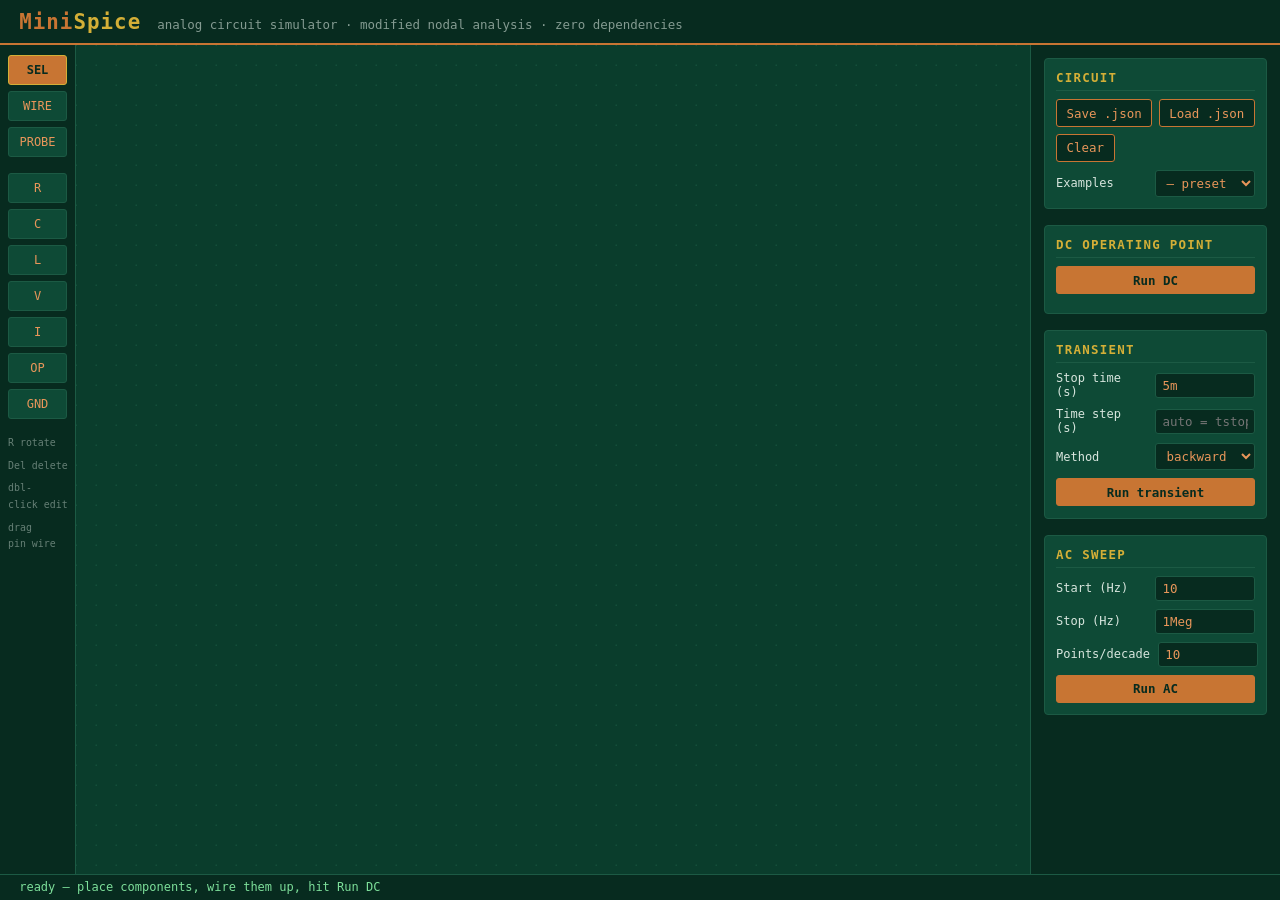
==== index.html @ 012c22e9 "M2: editor MVP — canvas schematic, netlist extraction, Run DC - editor/components.js: symbol catalog" ====
<!DOCTYPE html>
<html lang="en">
<head>
  <meta charset="utf-8" />
  <meta name="viewport" content="width=device-width, initial-scale=1" />
  <title>MiniSpice — browser circuit simulator</title>
  <link rel="stylesheet" href="css/style.css" />
</head>
<body>
  <header>
    <h1>Mini<span class="gold">Spice</span></h1>
    <p class="tagline">analog circuit simulator · modified nodal analysis · zero dependencies</p>
  </header>

  <main>
    <!-- component / tool palette -->
    <nav id="toolbar">
      <div class="tool-group" id="tools">
        <button data-tool="select" class="active" title="Select / move (Esc)">SEL</button>
        <button data-tool="wire" title="Draw wires (drag)">WIRE</button>
        <button data-tool="probe" title="Add voltage probe (click a node)">PROBE</button>
      </div>
      <div class="tool-group" id="parts">
        <button data-tool="place:R" title="Resistor">R</button>
        <button data-tool="place:C" title="Capacitor">C</button>
        <button data-tool="place:L" title="Inductor">L</button>
        <button data-tool="place:V" title="Voltage source">V</button>
        <button data-tool="place:I" title="Current source">I</button>
        <button data-tool="place:OPAMP" title="Ideal op-amp">OP</button>
        <button data-tool="place:GND" title="Ground">GND</button>
      </div>
      <div class="tool-group hint">
        <p>R&nbsp;rotate</p>
        <p>Del&nbsp;delete</p>
        <p>dbl-click&nbsp;edit</p>
        <p>drag pin&nbsp;wire</p>
      </div>
    </nav>

    <!-- schematic canvas -->
    <section id="canvas-wrap">
      <canvas id="schematic"></canvas>
    </section>

    <!-- analysis controls + results -->
    <aside id="sidebar">
      <section class="panel">
        <h2>Circuit</h2>
        <div class="button-row">
          <button id="btn-save">Save .json</button>
          <button id="btn-load">Load .json</button>
          <button id="btn-clear">Clear</button>
        </div>
        <label>Examples
          <select id="examples"><option value="">— preset circuits —</option></select>
        </label>
        <input type="file" id="file-input" accept=".json" hidden />
      </section>

      <section class="panel">
        <h2>DC operating point</h2>
        <button id="btn-dc" class="run">Run DC</button>
        <div id="dc-results" class="results"></div>
      </section>

      <section class="panel" id="panel-tran">
        <h2>Transient</h2>
        <label>Stop time (s) <input id="tran-tstop" value="5m" /></label>
        <label>Time step (s) <input id="tran-dt" value="" placeholder="auto = tstop/1000" /></label>
        <label>Method
          <select id="tran-method">
            <option value="be">backward Euler</option>
            <option value="trap">trapezoidal</option>
          </select>
        </label>
        <button id="btn-tran" class="run">Run transient</button>
      </section>

      <section class="panel" id="panel-ac">
        <h2>AC sweep</h2>
        <label>Start (Hz) <input id="ac-fstart" value="10" /></label>
        <label>Stop (Hz) <input id="ac-fstop" value="1Meg" /></label>
        <label>Points/decade <input id="ac-ppd" value="10" /></label>
        <button id="btn-ac" class="run">Run AC</button>
      </section>
    </aside>
  </main>

  <!-- waveform / bode plots appear here after a run -->
  <section id="plot-panel" hidden>
    <div class="plot-header">
      <h2 id="plot-title">Waveforms</h2>
      <button id="btn-close-plot">×</button>
    </div>
    <div id="plot-wrap">
      <canvas id="plot"></canvas>
    </div>
  </section>

  <footer id="status">ready — place components, wire them up, hit Run</footer>

  <script type="module" src="js/main.js"></script>
</body>
</html>
---- css/style.css ----
/* MiniSpice — PCB aesthetic.
 * Soldermask green board, copper traces, ENIG gold accents, silkscreen text.
 * Palette must stay in sync with STYLE in js/editor/schematic.js. */

:root {
  --board: #0a3d2c;        /* soldermask green (dark) */
  --board-deep: #072b1f;   /* darker: page chrome */
  --board-light: #0e4a36;  /* raised panels */
  --trace: #1c5a44;        /* faint copper-under-mask lines */
  --copper: #c87533;
  --copper-bright: #e8965a;
  --gold: #d4af37;         /* ENIG pads */
  --silk: #d8e6de;         /* silkscreen white-ish */
  --error: #ff6b6b;
  --ok: #7ddf9a;
  --mono: ui-monospace, "SF Mono", "Fira Mono", Menlo, Consolas, monospace;
}

* { margin: 0; padding: 0; box-sizing: border-box; }

html, body { height: 100%; }

body {
  display: flex;
  flex-direction: column;
  background: var(--board-deep);
  color: var(--silk);
  font-family: var(--mono);
  font-size: 14px;
}

/* ---------------- header ---------------- */

header {
  display: flex;
  align-items: baseline;
  gap: 1rem;
  padding: 0.6rem 1.2rem;
  border-bottom: 2px solid var(--copper);
}

header h1 { font-size: 1.3rem; letter-spacing: 0.05em; color: var(--copper); }
header .gold { color: var(--gold); }
header .tagline { color: var(--silk); opacity: 0.6; font-size: 0.78rem; }

/* ---------------- layout ---------------- */

main {
  flex: 1;
  display: flex;
  min-height: 0; /* let children shrink; canvas fills what's left */
}

/* ---------------- toolbar ---------------- */

#toolbar {
  width: 76px;
  background: var(--board-deep);
  border-right: 1px solid var(--trace);
  padding: 0.6rem 0.5rem;
  display: flex;
  flex-direction: column;
  gap: 1rem;
}

.tool-group { display: flex; flex-direction: column; gap: 0.35rem; }

#toolbar button {
  font-family: var(--mono);
  font-size: 0.75rem;
  padding: 0.45rem 0;
  background: var(--board-light);
  color: var(--copper-bright);
  border: 1px solid var(--trace);
  border-radius: 3px;
  cursor: pointer;
}

#toolbar button:hover { border-color: var(--copper); color: var(--gold); }
#toolbar button.active {
  background: var(--copper);
  color: var(--board-deep);
  border-color: var(--gold);
  font-weight: bold;
}

.hint p { font-size: 0.62rem; opacity: 0.45; line-height: 1.7; }

/* ---------------- canvas ---------------- */

#canvas-wrap {
  flex: 1;
  position: relative;
  background: var(--board);
  min-width: 0;
}

#schematic { display: block; cursor: crosshair; }

/* ---------------- sidebar ---------------- */

#sidebar {
  width: 250px;
  background: var(--board-deep);
  border-left: 1px solid var(--trace);
  padding: 0.8rem;
  overflow-y: auto;
  display: flex;
  flex-direction: column;
  gap: 1rem;
}

.panel {
  background: var(--board-light);
  border: 1px solid var(--trace);
  border-radius: 4px;
  padding: 0.7rem;
  display: flex;
  flex-direction: column;
  gap: 0.5rem;
}

.panel h2 {
  font-size: 0.78rem;
  text-transform: uppercase;
  letter-spacing: 0.1em;
  color: var(--gold);
  border-bottom: 1px solid var(--trace);
  padding-bottom: 0.3rem;
}

.panel label {
  display: flex;
  justify-content: space-between;
  align-items: center;
  gap: 0.5rem;
  font-size: 0.75rem;
  color: var(--silk);
}

.panel input, .panel select {
  width: 100px;
  font-family: var(--mono);
  font-size: 0.78rem;
  background: var(--board-deep);
  color: var(--copper-bright);
  border: 1px solid var(--trace);
  border-radius: 3px;
  padding: 0.25rem 0.4rem;
}

.panel input:focus, .panel select:focus { outline: none; border-color: var(--gold); }

.panel button, .prop-editor button {
  font-family: var(--mono);
  font-size: 0.78rem;
  padding: 0.35rem 0.6rem;
  background: var(--board-deep);
  color: var(--copper-bright);
  border: 1px solid var(--copper);
  border-radius: 3px;
  cursor: pointer;
}

.panel button:hover, .prop-editor button:hover { color: var(--gold); border-color: var(--gold); }

.panel button.run {
  background: var(--copper);
  color: var(--board-deep);
  font-weight: bold;
}
.panel button.run:hover { background: var(--copper-bright); color: var(--board-deep); }

.button-row { display: flex; gap: 0.4rem; flex-wrap: wrap; }

.results { font-size: 0.75rem; line-height: 1.7; }
.results table { border-collapse: collapse; width: 100%; }
.results td { padding: 0.1rem 0.3rem; border-bottom: 1px solid var(--trace); }
.results td:last-child { text-align: right; color: var(--gold); }

/* ---------------- plot panel ---------------- */

#plot-panel[hidden] { display: none; } /* display:flex below would defeat [hidden] */

#plot-panel {
  height: 300px;
  border-top: 2px solid var(--copper);
  background: var(--board);
  display: flex;
  flex-direction: column;
}

.plot-header {
  display: flex;
  justify-content: space-between;
  align-items: center;
  padding: 0.3rem 1rem;
}

.plot-header h2 { font-size: 0.8rem; color: var(--gold); text-transform: uppercase; letter-spacing: 0.1em; }
.plot-header button {
  background: none; border: none; color: var(--copper-bright);
  font-size: 1.1rem; cursor: pointer; font-family: var(--mono);
}

#plot-wrap { flex: 1; min-height: 0; position: relative; }
#plot { display: block; }

/* ---------------- status bar ---------------- */

#status {
  padding: 0.35rem 1.2rem;
  font-size: 0.75rem;
  background: var(--board-deep);
  border-top: 1px solid var(--trace);
  color: var(--ok);
  min-height: 1.8em;
}

#status.error { color: var(--error); }

/* ---------------- floating property editor ---------------- */

.prop-editor {
  position: absolute;
  z-index: 10;
  background: var(--board-deep);
  border: 1px solid var(--gold);
  border-radius: 4px;
  padding: 0.7rem;
  width: 230px;
  display: flex;
  flex-direction: column;
  gap: 0.5rem;
  box-shadow: 0 4px 18px rgba(0, 0, 0, 0.5);
}

.prop-editor .prop-title { color: var(--gold); font-size: 0.8rem; }

.prop-editor label {
  display: flex;
  justify-content: space-between;
  align-items: center;
  gap: 0.5rem;
  font-size: 0.72rem;
  margin-top: 0.35rem;
}

.prop-editor input, .prop-editor select {
  width: 105px;
  font-family: var(--mono);
  background: var(--board-light);
  color: var(--copper-bright);
  border: 1px solid var(--trace);
  border-radius: 3px;
  padding: 0.2rem 0.4rem;
}

.prop-buttons { display: flex; gap: 0.5rem; justify-content: flex-end; margin-top: 0.3rem; }
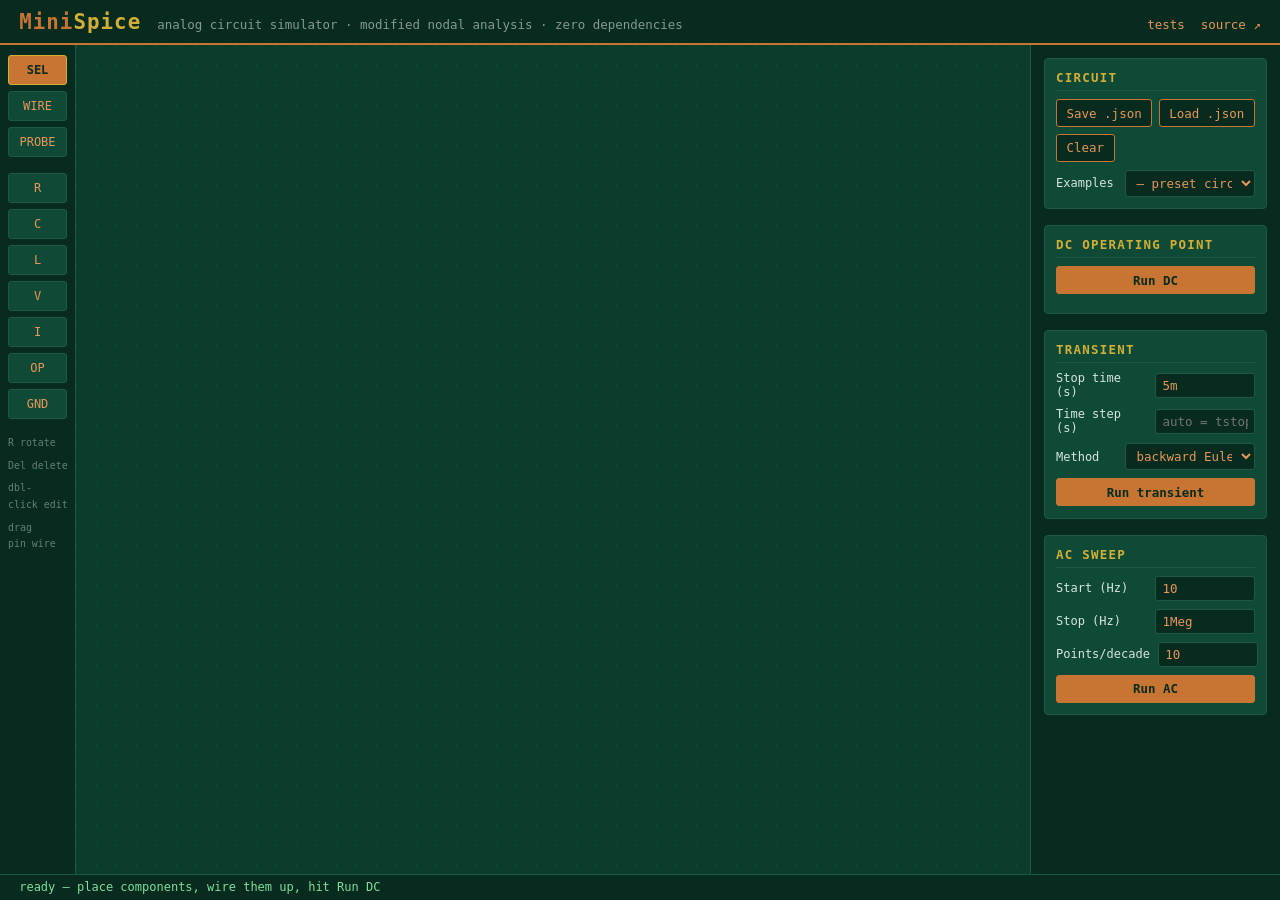
==== commit 7118b7d9: "M5: op-amp presets, polish, README, license - examples/: series-rlc, inverting-opamp, sallen-key-low" ====
--- a/index.html
+++ b/index.html
@@ -10,6 +10,10 @@
   <header>
     <h1>Mini<span class="gold">Spice</span></h1>
     <p class="tagline">analog circuit simulator · modified nodal analysis · zero dependencies</p>
+    <nav class="header-links">
+      <a href="tests/test_runner.html">tests</a>
+      <a href="https://github.com/DavidWang1231/minispice">source ↗</a>
+    </nav>
   </header>
 
   <main>
@@ -94,6 +98,7 @@
     </div>
     <div id="plot-wrap">
       <canvas id="plot"></canvas>
+      <canvas id="plot-bode" hidden></canvas>
     </div>
   </section>
 
--- a/css/style.css
+++ b/css/style.css
@@ -43,6 +43,10 @@
 header .gold { color: var(--gold); }
 header .tagline { color: var(--silk); opacity: 0.6; font-size: 0.78rem; }
 
+.header-links { margin-left: auto; display: flex; gap: 1rem; }
+.header-links a { color: var(--copper-bright); font-size: 0.78rem; text-decoration: none; }
+.header-links a:hover { color: var(--gold); text-decoration: underline; }
+
 /* ---------------- layout ---------------- */
 
 main {
@@ -138,6 +142,8 @@
   color: var(--silk);
 }
 
+.panel select { min-width: 130px; }
+
 .panel input, .panel select {
   width: 100px;
   font-family: var(--mono);
@@ -204,7 +210,8 @@
 }
 
 #plot-wrap { flex: 1; min-height: 0; position: relative; }
-#plot { display: block; }
+#plot-wrap canvas { position: absolute; inset: 0; }
+#plot-wrap canvas[hidden] { display: none; }
 
 /* ---------------- status bar ---------------- */
 
